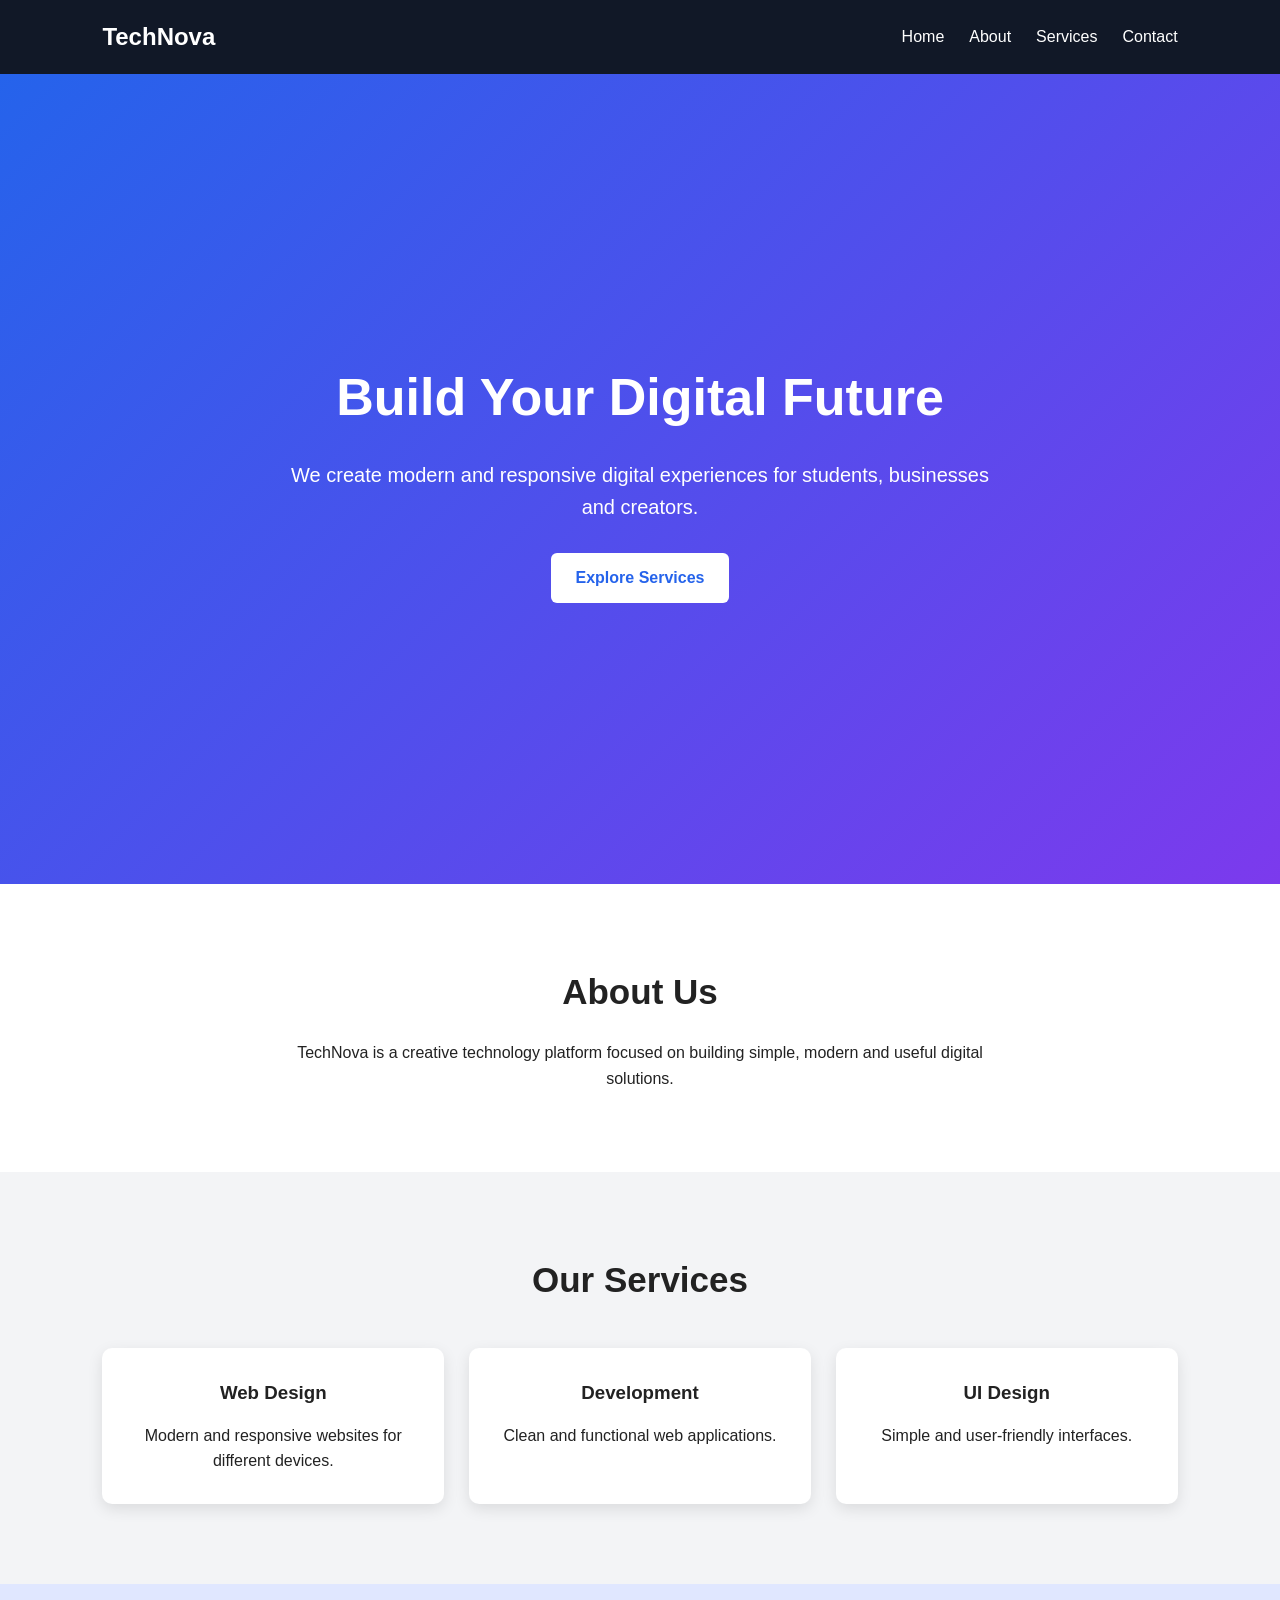
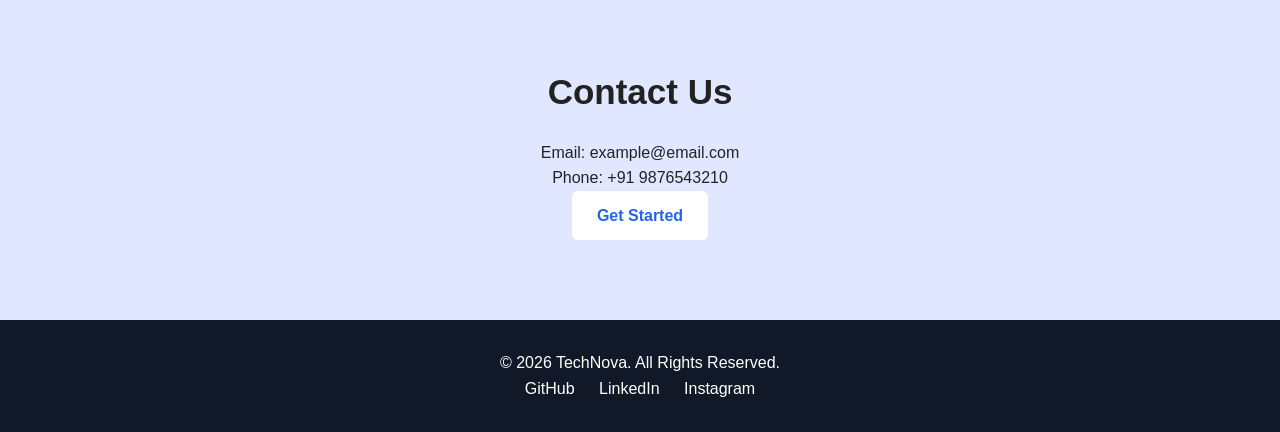
==== index.html @ 7a556b30 "Add files via upload" ====
<!DOCTYPE html>
<html lang="en">

<head>
  
    <meta charset="UTF-8">

    <meta name="viewport"
          content="width=device-width, initial-scale=1.0">

    <title>TechNova - Landing Page</title>

    <link rel="stylesheet" href="style.css">
</head>

<body>

    <!-- Navigation Bar -->
    <nav class="navbar">

        <h2 class="logo">TechNova</h2>

        <div class="nav-links">
            <a href="#home">Home</a>
            <a href="#about">About</a>
            <a href="#services">Services</a>
            <a href="#contact">Contact</a>
        </div>

    </nav>


    <!-- Hero Section -->
    <section id="home" class="hero">

        <div class="hero-content">

            <h1>Build Your Digital Future</h1>

            <p>
                We create modern and responsive digital
                experiences for students, businesses and creators.
            </p>

            <a href="#services" class="btn">
                Explore Services
            </a>

        </div>

    </section>


    <!-- About Section -->
    <section id="about" class="section">

        <h2>About Us</h2>

        <p>
            TechNova is a creative technology platform focused
            on building simple, modern and useful digital solutions.
        </p>

    </section>


    <!-- Services Section -->
    <section id="services" class="section services">

        <h2>Our Services</h2>

        <div class="service-container">

            <div class="service-card">
                <h3>Web Design</h3>

                <p>
                    Modern and responsive websites for different devices.
                </p>
            </div>


            <div class="service-card">
                <h3>Development</h3>

                <p>
                    Clean and functional web applications.
                </p>
            </div>


            <div class="service-card">
                <h3>UI Design</h3>

                <p>
                    Simple and user-friendly interfaces.
                </p>
            </div>

        </div>

    </section>


    <!-- Contact Section -->
    <section id="contact" class="section contact">

        <h2>Contact Us</h2>

        <p>Email: example@email.com</p>

        <p>Phone: +91 9876543210</p>

        <a href="#" class="btn">
            Get Started
        </a>

    </section>


    <!-- Footer -->
    <footer>

        <p>
            © 2026 TechNova. All Rights Reserved.
        </p>

        <div>
            <a href="#">GitHub</a>
            <a href="#">LinkedIn</a>
            <a href="#">Instagram</a>
        </div>

    </footer>

</body>

</html>
---- style.css ----
* {
    margin: 0;
    padding: 0;
    box-sizing: border-box;
}

html {
    scroll-behavior: smooth;
}

body {
    font-family: Arial, sans-serif;
    line-height: 1.6;
    color: #222;
}


/* Navigation */

.navbar {
    position: sticky;
    top: 0;
    z-index: 1000;

    display: flex;
    justify-content: space-between;
    align-items: center;

    padding: 18px 8%;

    background: #111827;
}

.logo {
    color: white;
    font-size: 24px;
}

.nav-links {
    display: flex;
    gap: 25px;
}

.nav-links a {
    color: white;
    text-decoration: none;
}

.nav-links a:hover {
    color: #60a5fa;
}


/* Hero */

.hero {
    min-height: 90vh;

    display: flex;
    justify-content: center;
    align-items: center;

    text-align: center;

    padding: 40px 20px;

    background: linear-gradient(135deg, #2563eb, #7c3aed);

    color: white;
}

.hero-content {
    max-width: 700px;
}

.hero h1 {
    font-size: 52px;
    margin-bottom: 20px;
}

.hero p {
    font-size: 20px;
    margin-bottom: 30px;
}


/* Button */

.btn {
    display: inline-block;

    padding: 12px 25px;

    background: white;
    color: #2563eb;

    text-decoration: none;

    border-radius: 6px;

    font-weight: bold;
}

.btn:hover {
    background: #e5e7eb;
}


/* Sections */

.section {
    padding: 80px 8%;
    text-align: center;
}

.section h2 {
    font-size: 35px;
    margin-bottom: 20px;
}

.section > p {
    max-width: 700px;
    margin: auto;
}


/* Services */

.services {
    background: #f3f4f6;
}

.service-container {
    display: grid;

    grid-template-columns: repeat(3, 1fr);

    gap: 25px;

    margin-top: 40px;
}

.service-card {
    background: white;

    padding: 30px;

    border-radius: 10px;

    box-shadow: 0 5px 15px rgba(0, 0, 0, 0.1);
}

.service-card h3 {
    margin-bottom: 15px;
}


/* Contact */

.contact {
    background: #e0e7ff;
}


/* Footer */

footer {
    background: #111827;
    color: white;

    text-align: center;

    padding: 30px;
}

footer a {
    color: white;

    margin: 0 10px;

    text-decoration: none;
}


/* Mobile */

@media (max-width: 768px) {

    .navbar {
        flex-direction: column;
        gap: 15px;
    }

    .nav-links {
        flex-wrap: wrap;
        justify-content: center;
    }

    .hero h1 {
        font-size: 38px;
    }

    .service-container {
        grid-template-columns: 1fr;
    }
}
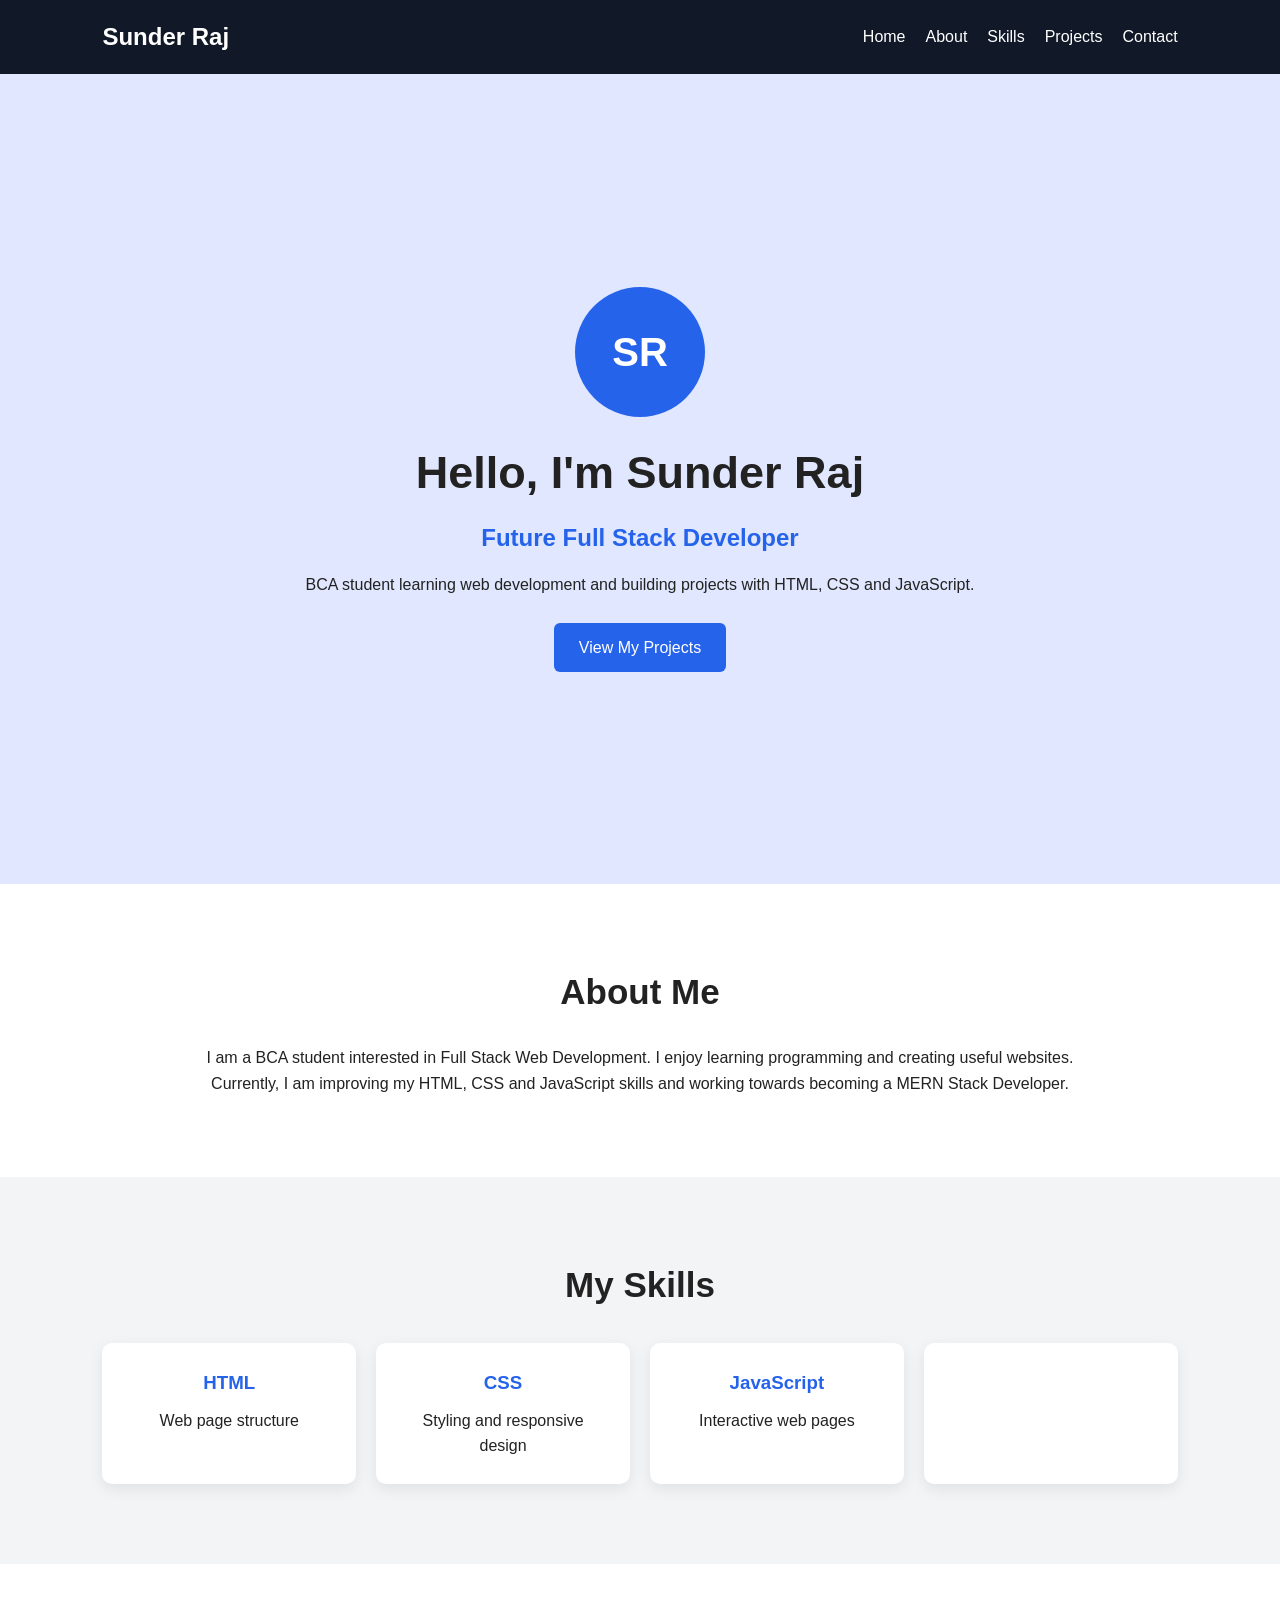
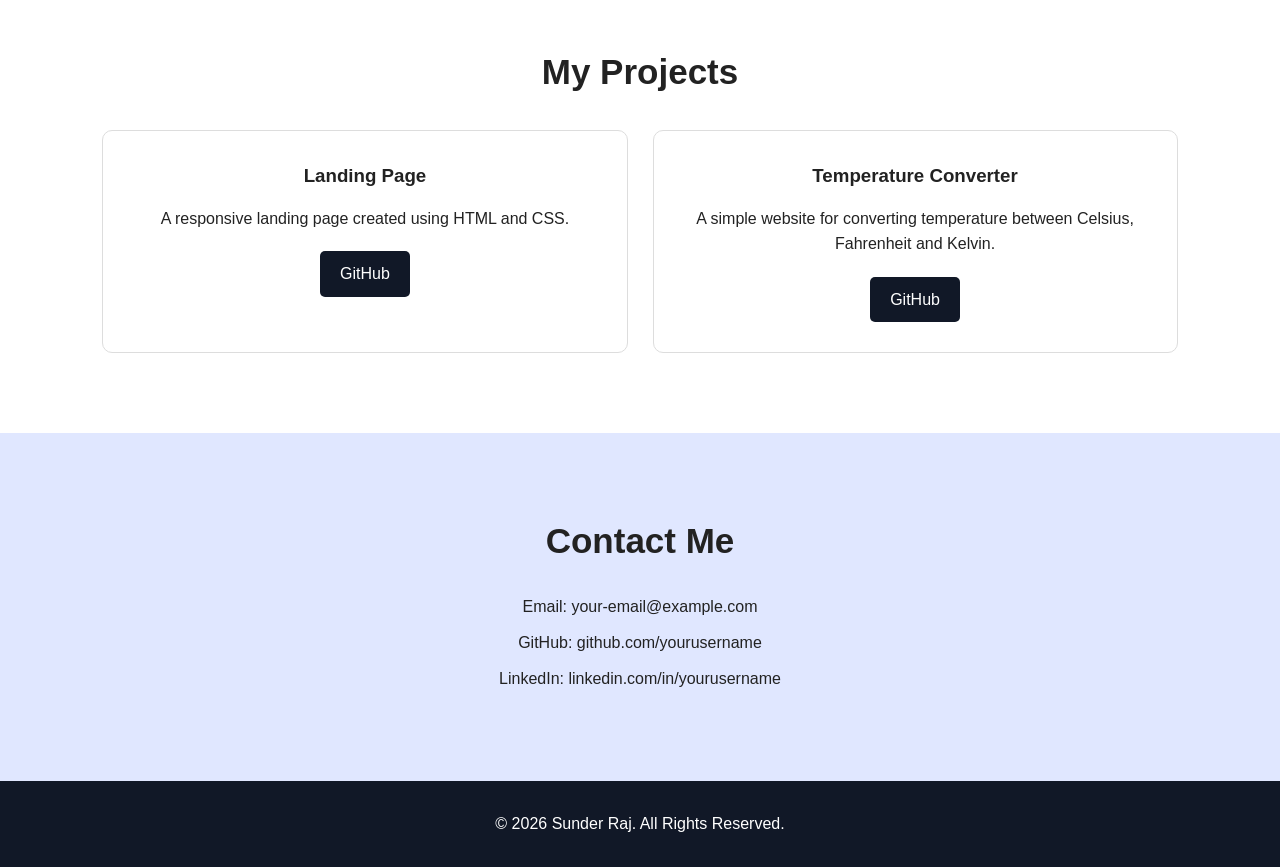
==== commit 4b0bb8b2: "Add files via upload" ====
--- a/index.html
+++ b/index.html
@@ -2,28 +2,30 @@
 <html lang="en">
 
 <head>
-  
+
     <meta charset="UTF-8">
 
     <meta name="viewport"
           content="width=device-width, initial-scale=1.0">
 
-    <title>TechNova - Landing Page</title>
+    <title>Sunder Raj | Portfolio</title>
 
     <link rel="stylesheet" href="style.css">
+
 </head>
 
 <body>
 
-    <!-- Navigation Bar -->
+    <!-- Navigation -->
     <nav class="navbar">
 
-        <h2 class="logo">TechNova</h2>
+        <h2 class="logo">Sunder Raj</h2>
 
         <div class="nav-links">
             <a href="#home">Home</a>
             <a href="#about">About</a>
-            <a href="#services">Services</a>
+            <a href="#skills">Skills</a>
+            <a href="#projects">Projects</a>
             <a href="#contact">Contact</a>
         </div>
 
@@ -33,17 +35,24 @@
     <!-- Hero Section -->
     <section id="home" class="hero">
 
-        <div class="hero-content">
+        <div class="hero-text">
 
-            <h1>Build Your Digital Future</h1>
+            <div class="profile-placeholder">
+                SR
+            </div>
+
+            <h1>Hello, I'm Sunder Raj</h1>
+
+            <h2>Future Full Stack Developer</h2>
 
             <p>
-                We create modern and responsive digital
-                experiences for students, businesses and creators.
+                BCA student learning web development
+                and building projects with HTML, CSS
+                and JavaScript.
             </p>
 
-            <a href="#services" class="btn">
-                Explore Services
+            <a href="#projects" class="btn">
+                View My Projects
             </a>
 
         </div>
@@ -54,47 +63,92 @@
     <!-- About Section -->
     <section id="about" class="section">
 
-        <h2>About Us</h2>
+        <h2>About Me</h2>
 
         <p>
-            TechNova is a creative technology platform focused
-            on building simple, modern and useful digital solutions.
+            I am a BCA student interested in Full Stack
+            Web Development. I enjoy learning programming
+            and creating useful websites.
+        </p>
+
+        <p>
+            Currently, I am improving my HTML, CSS and
+            JavaScript skills and working towards becoming
+            a MERN Stack Developer.
         </p>
 
     </section>
 
 
-    <!-- Services Section -->
-    <section id="services" class="section services">
+    <!-- Skills Section -->
+    <section id="skills" class="section skills">
 
-        <h2>Our Services</h2>
+        <h2>My Skills</h2>
 
-        <div class="service-container">
+        <div class="skill-container">
 
-            <div class="service-card">
-                <h3>Web Design</h3>
+            <div class="skill">
+                <h3>HTML</h3>
+                <p>Web page structure</p>
+            </div>
+
+            <div class="skill">
+                <h3>CSS</h3>
+                <p>Styling and responsive design</p>
+            </div>
+
+            <div class="skill">
+                <h3>JavaScript</h3>
+                <p>Interactive web pages</p>
+            </div>
+
+            <div class="skill">
+                
+                
+            </div>
+
+        </div>
+
+    </section>
+
+
+    <!-- Projects Section -->
+    <section id="projects" class="section">
+
+        <h2>My Projects</h2>
+
+        <div class="project-container">
+
+            <div class="project-card">
+
+                <h3>Landing Page</h3>
 
                 <p>
-                    Modern and responsive websites for different devices.
+                    A responsive landing page created
+                    using HTML and CSS.
                 </p>
+
+                <a href="#" class="project-btn">
+                    GitHub
+                </a>
+
             </div>
 
 
-            <div class="service-card">
-                <h3>Development</h3>
+            <div class="project-card">
+
+                <h3>Temperature Converter</h3>
 
                 <p>
-                    Clean and functional web applications.
+                    A simple website for converting
+                    temperature between Celsius,
+                    Fahrenheit and Kelvin.
                 </p>
-            </div>
 
+                <a href="#" class="project-btn">
+                    GitHub
+                </a>
 
-            <div class="service-card">
-                <h3>UI Design</h3>
-
-                <p>
-                    Simple and user-friendly interfaces.
-                </p>
             </div>
 
         </div>
@@ -105,15 +159,19 @@
     <!-- Contact Section -->
     <section id="contact" class="section contact">
 
-        <h2>Contact Us</h2>
+        <h2>Contact Me</h2>
 
-        <p>Email: example@email.com</p>
+        <p>
+            Email: your-email@example.com
+        </p>
 
-        <p>Phone: +91 9876543210</p>
+        <p>
+            GitHub: github.com/yourusername
+        </p>
 
-        <a href="#" class="btn">
-            Get Started
-        </a>
+        <p>
+            LinkedIn: linkedin.com/in/yourusername
+        </p>
 
     </section>
 
@@ -122,14 +180,8 @@
     <footer>
 
         <p>
-            © 2026 TechNova. All Rights Reserved.
+            © 2026 Sunder Raj. All Rights Reserved.
         </p>
-
-        <div>
-            <a href="#">GitHub</a>
-            <a href="#">LinkedIn</a>
-            <a href="#">Instagram</a>
-        </div>
 
     </footer>
 
--- a/style.css
+++ b/style.css
@@ -10,12 +10,12 @@
 
 body {
     font-family: Arial, sans-serif;
+    color: #222;
     line-height: 1.6;
-    color: #222;
-}
-
-
-/* Navigation */
+}
+
+
+/* Navbar */
 
 .navbar {
     position: sticky;
@@ -33,12 +33,12 @@
 
 .logo {
     color: white;
-    font-size: 24px;
 }
 
 .nav-links {
     display: flex;
-    gap: 25px;
+    gap: 20px;
+    flex-wrap: wrap;
 }
 
 .nav-links a {
@@ -64,23 +64,49 @@
 
     padding: 40px 20px;
 
-    background: linear-gradient(135deg, #2563eb, #7c3aed);
-
-    color: white;
-}
-
-.hero-content {
+    background: #e0e7ff;
+}
+
+.hero-text {
     max-width: 700px;
 }
 
+
+/* Profile */
+
+.profile-placeholder {
+    width: 130px;
+    height: 130px;
+
+    margin: auto;
+    margin-bottom: 20px;
+
+    display: flex;
+    align-items: center;
+    justify-content: center;
+
+    border-radius: 50%;
+
+    background: #2563eb;
+    color: white;
+
+    font-size: 40px;
+    font-weight: bold;
+}
+
+
 .hero h1 {
-    font-size: 52px;
-    margin-bottom: 20px;
+    font-size: 45px;
+    margin-bottom: 10px;
+}
+
+.hero h2 {
+    color: #2563eb;
+    margin-bottom: 15px;
 }
 
 .hero p {
-    font-size: 20px;
-    margin-bottom: 30px;
+    margin-bottom: 25px;
 }
 
 
@@ -91,18 +117,16 @@
 
     padding: 12px 25px;
 
-    background: white;
-    color: #2563eb;
+    background: #2563eb;
+    color: white;
 
     text-decoration: none;
 
     border-radius: 6px;
-
-    font-weight: bold;
 }
 
 .btn:hover {
-    background: #e5e7eb;
+    background: #1d4ed8;
 }
 
 
@@ -115,43 +139,80 @@
 
 .section h2 {
     font-size: 35px;
-    margin-bottom: 20px;
-}
-
-.section > p {
-    max-width: 700px;
-    margin: auto;
-}
-
-
-/* Services */
-
-.services {
+    margin-bottom: 25px;
+}
+
+
+/* Skills */
+
+.skills {
     background: #f3f4f6;
 }
 
-.service-container {
+.skill-container {
     display: grid;
 
-    grid-template-columns: repeat(3, 1fr);
+    grid-template-columns: repeat(4, 1fr);
+
+    gap: 20px;
+
+    margin-top: 30px;
+}
+
+.skill {
+    background: white;
+
+    padding: 25px;
+
+    border-radius: 10px;
+
+    box-shadow:
+        0 5px 15px rgba(0, 0, 0, 0.08);
+}
+
+.skill h3 {
+    color: #2563eb;
+    margin-bottom: 10px;
+}
+
+
+/* Projects */
+
+.project-container {
+    display: grid;
+
+    grid-template-columns: repeat(2, 1fr);
 
     gap: 25px;
 
-    margin-top: 40px;
-}
-
-.service-card {
-    background: white;
-
+    margin-top: 30px;
+}
+
+.project-card {
     padding: 30px;
 
+    border: 1px solid #ddd;
+
     border-radius: 10px;
-
-    box-shadow: 0 5px 15px rgba(0, 0, 0, 0.1);
-}
-
-.service-card h3 {
+}
+
+.project-card h3 {
     margin-bottom: 15px;
+}
+
+.project-btn {
+    display: inline-block;
+
+    margin-top: 20px;
+
+    padding: 10px 20px;
+
+    background: #111827;
+    color: white;
+
+    text-decoration: none;
+
+    border-radius: 5px;
 }
 
 
@@ -161,6 +222,10 @@
     background: #e0e7ff;
 }
 
+.contact p {
+    margin: 10px;
+}
+
 
 /* Footer */
 
@@ -171,14 +236,6 @@
     text-align: center;
 
     padding: 30px;
-}
-
-footer a {
-    color: white;
-
-    margin: 0 10px;
-
-    text-decoration: none;
 }
 
 
@@ -191,16 +248,15 @@
         gap: 15px;
     }
 
-    .nav-links {
-        flex-wrap: wrap;
-        justify-content: center;
-    }
-
     .hero h1 {
-        font-size: 38px;
-    }
-
-    .service-container {
+        font-size: 35px;
+    }
+
+    .skill-container {
         grid-template-columns: 1fr;
     }
+
+    .project-container {
+        grid-template-columns: 1fr;
+    }
 }
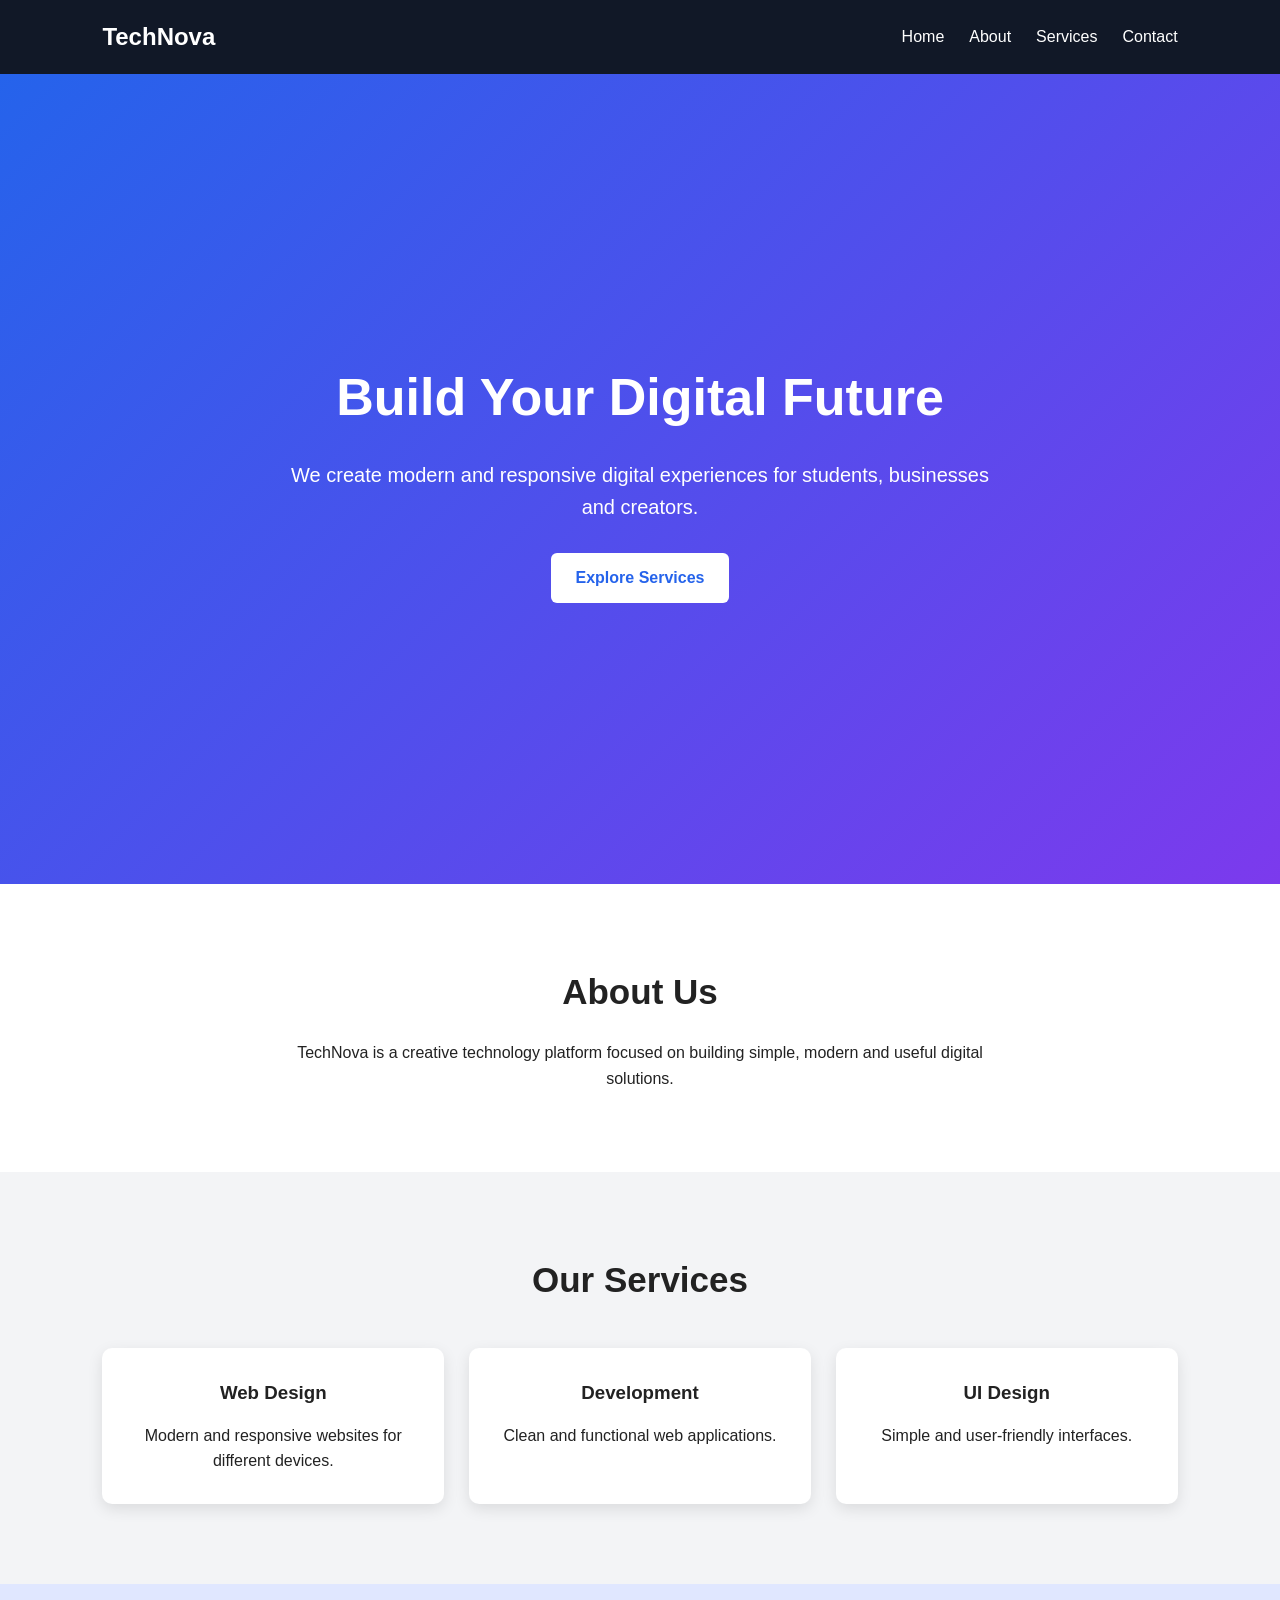
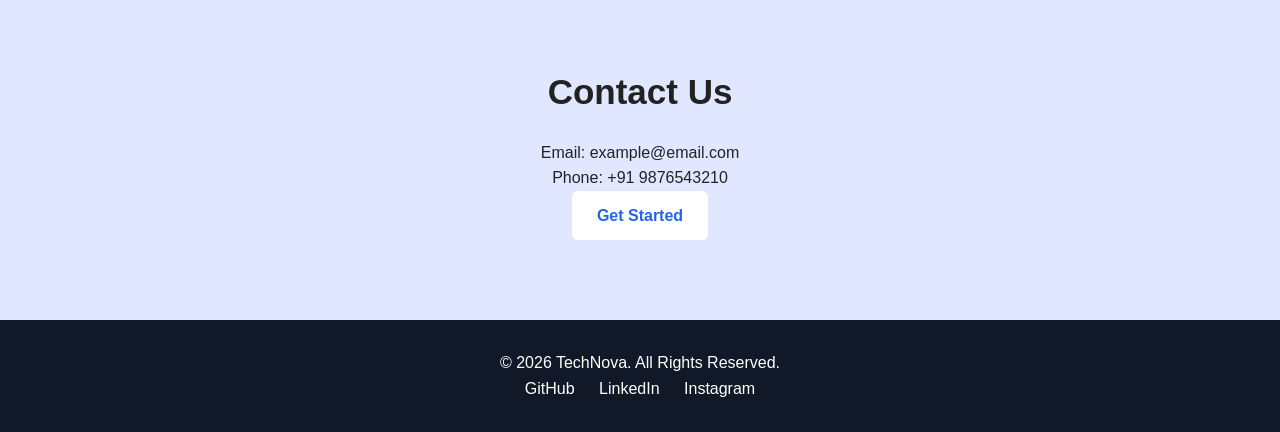
==== commit 438e0f55: "Add files via upload" ====
--- a/index.html
+++ b/index.html
@@ -2,30 +2,28 @@
 <html lang="en">
 
 <head>
-
+  
     <meta charset="UTF-8">
 
     <meta name="viewport"
           content="width=device-width, initial-scale=1.0">
 
-    <title>Sunder Raj | Portfolio</title>
+    <title>TechNova - Landing Page</title>
 
     <link rel="stylesheet" href="style.css">
-
 </head>
 
 <body>
 
-    <!-- Navigation -->
+    <!-- Navigation Bar -->
     <nav class="navbar">
 
-        <h2 class="logo">Sunder Raj</h2>
+        <h2 class="logo">TechNova</h2>
 
         <div class="nav-links">
             <a href="#home">Home</a>
             <a href="#about">About</a>
-            <a href="#skills">Skills</a>
-            <a href="#projects">Projects</a>
+            <a href="#services">Services</a>
             <a href="#contact">Contact</a>
         </div>
 
@@ -35,24 +33,17 @@
     <!-- Hero Section -->
     <section id="home" class="hero">
 
-        <div class="hero-text">
+        <div class="hero-content">
 
-            <div class="profile-placeholder">
-                SR
-            </div>
-
-            <h1>Hello, I'm Sunder Raj</h1>
-
-            <h2>Future Full Stack Developer</h2>
+            <h1>Build Your Digital Future</h1>
 
             <p>
-                BCA student learning web development
-                and building projects with HTML, CSS
-                and JavaScript.
+                We create modern and responsive digital
+                experiences for students, businesses and creators.
             </p>
 
-            <a href="#projects" class="btn">
-                View My Projects
+            <a href="#services" class="btn">
+                Explore Services
             </a>
 
         </div>
@@ -63,92 +54,47 @@
     <!-- About Section -->
     <section id="about" class="section">
 
-        <h2>About Me</h2>
+        <h2>About Us</h2>
 
         <p>
-            I am a BCA student interested in Full Stack
-            Web Development. I enjoy learning programming
-            and creating useful websites.
-        </p>
-
-        <p>
-            Currently, I am improving my HTML, CSS and
-            JavaScript skills and working towards becoming
-            a MERN Stack Developer.
+            TechNova is a creative technology platform focused
+            on building simple, modern and useful digital solutions.
         </p>
 
     </section>
 
 
-    <!-- Skills Section -->
-    <section id="skills" class="section skills">
+    <!-- Services Section -->
+    <section id="services" class="section services">
 
-        <h2>My Skills</h2>
+        <h2>Our Services</h2>
 
-        <div class="skill-container">
+        <div class="service-container">
 
-            <div class="skill">
-                <h3>HTML</h3>
-                <p>Web page structure</p>
-            </div>
-
-            <div class="skill">
-                <h3>CSS</h3>
-                <p>Styling and responsive design</p>
-            </div>
-
-            <div class="skill">
-                <h3>JavaScript</h3>
-                <p>Interactive web pages</p>
-            </div>
-
-            <div class="skill">
-                
-                
-            </div>
-
-        </div>
-
-    </section>
-
-
-    <!-- Projects Section -->
-    <section id="projects" class="section">
-
-        <h2>My Projects</h2>
-
-        <div class="project-container">
-
-            <div class="project-card">
-
-                <h3>Landing Page</h3>
+            <div class="service-card">
+                <h3>Web Design</h3>
 
                 <p>
-                    A responsive landing page created
-                    using HTML and CSS.
+                    Modern and responsive websites for different devices.
                 </p>
-
-                <a href="#" class="project-btn">
-                    GitHub
-                </a>
-
             </div>
 
 
-            <div class="project-card">
-
-                <h3>Temperature Converter</h3>
+            <div class="service-card">
+                <h3>Development</h3>
 
                 <p>
-                    A simple website for converting
-                    temperature between Celsius,
-                    Fahrenheit and Kelvin.
+                    Clean and functional web applications.
                 </p>
+            </div>
 
-                <a href="#" class="project-btn">
-                    GitHub
-                </a>
 
+            <div class="service-card">
+                <h3>UI Design</h3>
+
+                <p>
+                    Simple and user-friendly interfaces.
+                </p>
             </div>
 
         </div>
@@ -159,19 +105,15 @@
     <!-- Contact Section -->
     <section id="contact" class="section contact">
 
-        <h2>Contact Me</h2>
+        <h2>Contact Us</h2>
 
-        <p>
-            Email: your-email@example.com
-        </p>
+        <p>Email: example@email.com</p>
 
-        <p>
-            GitHub: github.com/yourusername
-        </p>
+        <p>Phone: +91 9876543210</p>
 
-        <p>
-            LinkedIn: linkedin.com/in/yourusername
-        </p>
+        <a href="#" class="btn">
+            Get Started
+        </a>
 
     </section>
 
@@ -180,8 +122,14 @@
     <footer>
 
         <p>
-            © 2026 Sunder Raj. All Rights Reserved.
+            © 2026 TechNova. All Rights Reserved.
         </p>
+
+        <div>
+            <a href="#">GitHub</a>
+            <a href="#">LinkedIn</a>
+            <a href="#">Instagram</a>
+        </div>
 
     </footer>
 
--- a/style.css
+++ b/style.css
@@ -10,12 +10,12 @@
 
 body {
     font-family: Arial, sans-serif;
+    line-height: 1.6;
     color: #222;
-    line-height: 1.6;
-}
-
-
-/* Navbar */
+}
+
+
+/* Navigation */
 
 .navbar {
     position: sticky;
@@ -33,12 +33,12 @@
 
 .logo {
     color: white;
+    font-size: 24px;
 }
 
 .nav-links {
     display: flex;
-    gap: 20px;
-    flex-wrap: wrap;
+    gap: 25px;
 }
 
 .nav-links a {
@@ -64,49 +64,23 @@
 
     padding: 40px 20px;
 
-    background: #e0e7ff;
-}
-
-.hero-text {
+    background: linear-gradient(135deg, #2563eb, #7c3aed);
+
+    color: white;
+}
+
+.hero-content {
     max-width: 700px;
 }
 
-
-/* Profile */
-
-.profile-placeholder {
-    width: 130px;
-    height: 130px;
-
-    margin: auto;
+.hero h1 {
+    font-size: 52px;
     margin-bottom: 20px;
-
-    display: flex;
-    align-items: center;
-    justify-content: center;
-
-    border-radius: 50%;
-
-    background: #2563eb;
-    color: white;
-
-    font-size: 40px;
-    font-weight: bold;
-}
-
-
-.hero h1 {
-    font-size: 45px;
-    margin-bottom: 10px;
-}
-
-.hero h2 {
-    color: #2563eb;
-    margin-bottom: 15px;
 }
 
 .hero p {
-    margin-bottom: 25px;
+    font-size: 20px;
+    margin-bottom: 30px;
 }
 
 
@@ -117,16 +91,18 @@
 
     padding: 12px 25px;
 
-    background: #2563eb;
-    color: white;
+    background: white;
+    color: #2563eb;
 
     text-decoration: none;
 
     border-radius: 6px;
+
+    font-weight: bold;
 }
 
 .btn:hover {
-    background: #1d4ed8;
+    background: #e5e7eb;
 }
 
 
@@ -139,80 +115,43 @@
 
 .section h2 {
     font-size: 35px;
-    margin-bottom: 25px;
-}
-
-
-/* Skills */
-
-.skills {
+    margin-bottom: 20px;
+}
+
+.section > p {
+    max-width: 700px;
+    margin: auto;
+}
+
+
+/* Services */
+
+.services {
     background: #f3f4f6;
 }
 
-.skill-container {
+.service-container {
     display: grid;
 
-    grid-template-columns: repeat(4, 1fr);
-
-    gap: 20px;
-
-    margin-top: 30px;
-}
-
-.skill {
+    grid-template-columns: repeat(3, 1fr);
+
+    gap: 25px;
+
+    margin-top: 40px;
+}
+
+.service-card {
     background: white;
 
-    padding: 25px;
+    padding: 30px;
 
     border-radius: 10px;
 
-    box-shadow:
-        0 5px 15px rgba(0, 0, 0, 0.08);
-}
-
-.skill h3 {
-    color: #2563eb;
-    margin-bottom: 10px;
-}
-
-
-/* Projects */
-
-.project-container {
-    display: grid;
-
-    grid-template-columns: repeat(2, 1fr);
-
-    gap: 25px;
-
-    margin-top: 30px;
-}
-
-.project-card {
-    padding: 30px;
-
-    border: 1px solid #ddd;
-
-    border-radius: 10px;
-}
-
-.project-card h3 {
+    box-shadow: 0 5px 15px rgba(0, 0, 0, 0.1);
+}
+
+.service-card h3 {
     margin-bottom: 15px;
-}
-
-.project-btn {
-    display: inline-block;
-
-    margin-top: 20px;
-
-    padding: 10px 20px;
-
-    background: #111827;
-    color: white;
-
-    text-decoration: none;
-
-    border-radius: 5px;
 }
 
 
@@ -222,10 +161,6 @@
     background: #e0e7ff;
 }
 
-.contact p {
-    margin: 10px;
-}
-
 
 /* Footer */
 
@@ -236,6 +171,14 @@
     text-align: center;
 
     padding: 30px;
+}
+
+footer a {
+    color: white;
+
+    margin: 0 10px;
+
+    text-decoration: none;
 }
 
 
@@ -248,15 +191,16 @@
         gap: 15px;
     }
 
+    .nav-links {
+        flex-wrap: wrap;
+        justify-content: center;
+    }
+
     .hero h1 {
-        font-size: 35px;
-    }
-
-    .skill-container {
+        font-size: 38px;
+    }
+
+    .service-container {
         grid-template-columns: 1fr;
     }
-
-    .project-container {
-        grid-template-columns: 1fr;
-    }
 }
